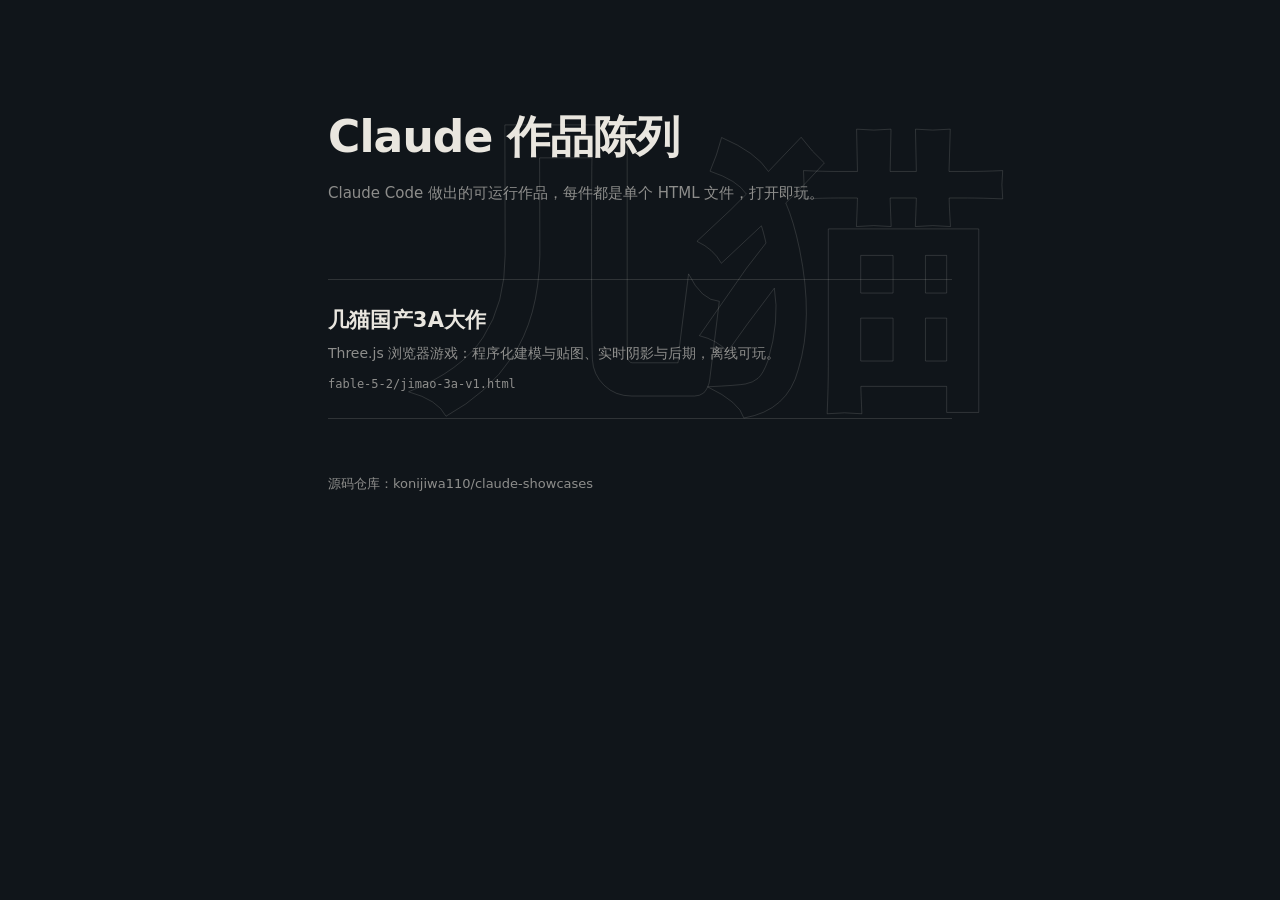
==== index.html @ 3573c9e9 "将几猫3A大作移至 fable-5-2 目录并改用 ASCII 文件名，新增站点入口页与 README 在线链接 Co-Authored-By: Claude Code <noreply@anthro" ====
<!doctype html>
<html lang="zh-CN">
<head>
<meta charset="UTF-8">
<meta name="viewport" content="width=device-width, initial-scale=1">
<title>Claude 作品陈列</title>
<style>
:root {
  --bg: #10151a;
  --panel: #151b21;
  --ink: #e9e6df;
  --ink-dim: rgba(233, 230, 223, .58);
  --line: rgba(233, 230, 223, .14);
  --signal: #ffb347;
  --f-cjk: "PingFang SC", "Hiragino Sans GB", "Microsoft YaHei", "Noto Sans CJK SC", "Source Han Sans SC", system-ui, sans-serif;
  --f-mono: "JetBrains Mono", "Cascadia Code", Consolas, Menlo, monospace;
}
* { box-sizing: border-box; }
html, body { height: 100%; }
body {
  margin: 0;
  background: var(--bg);
  color: var(--ink);
  font-family: var(--f-cjk);
  display: flex;
  justify-content: center;
}
.wrap {
  width: min(720px, 100%);
  padding: clamp(48px, 12vh, 112px) clamp(20px, 6vw, 48px) 96px;
  position: relative;
}
.mark {
  position: absolute;
  top: clamp(-8px, 2vh, 16px);
  right: -0.12em;
  font-size: clamp(140px, 34vw, 300px);
  line-height: 1;
  font-weight: 800;
  letter-spacing: -0.04em;
  color: transparent;
  -webkit-text-stroke: 1px var(--line);
  user-select: none;
  pointer-events: none;
}
header { position: relative; }
h1 {
  margin: 0;
  font-size: clamp(28px, 6vw, 44px);
  font-weight: 800;
  letter-spacing: -0.02em;
}
.sub {
  margin: 14px 0 0;
  color: var(--ink-dim);
  font-size: 15px;
  line-height: 1.7;
}
.entries {
  margin-top: clamp(40px, 8vh, 72px);
  display: flex;
  flex-direction: column;
}
.entry {
  display: block;
  text-decoration: none;
  color: inherit;
  padding: 26px 0;
  border-top: 1px solid var(--line);
}
.entry:last-child { border-bottom: 1px solid var(--line); }
.entry h2 {
  margin: 0;
  font-size: 21px;
  font-weight: 700;
  letter-spacing: 0.01em;
  transition: color .15s ease;
}
.entry p {
  margin: 8px 0 0;
  color: var(--ink-dim);
  font-size: 14px;
  line-height: 1.7;
}
.entry .path {
  display: inline-block;
  margin-top: 12px;
  font-family: var(--f-mono);
  font-size: 12px;
  color: var(--ink-dim);
  overflow-wrap: anywhere;
}
.entry:hover h2, .entry:focus-visible h2 { color: var(--signal); }
.entry:focus-visible { outline: 2px solid var(--signal); outline-offset: 4px; }
footer {
  margin-top: 56px;
  color: var(--ink-dim);
  font-size: 13px;
}
@media (prefers-reduced-motion: reduce) {
  .entry h2 { transition: none; }
}
</style>
</head>
<body>
<div class="wrap">
  <header>
    <div class="mark" aria-hidden="true">几猫</div>
    <h1>Claude 作品陈列</h1>
    <p class="sub">Claude Code 做出的可运行作品，每件都是单个 HTML 文件，打开即玩。</p>
  </header>
  <div class="entries">
    <a class="entry" href="./fable-5-2/jimao-3a-v1.html">
      <h2>几猫国产3A大作</h2>
      <p>Three.js 浏览器游戏：程序化建模与贴图、实时阴影与后期，离线可玩。</p>
      <span class="path">fable-5-2/jimao-3a-v1.html</span>
    </a>
  </div>
  <footer>源码仓库：konijiwa110/claude-showcases</footer>
</div>
</body>
</html>
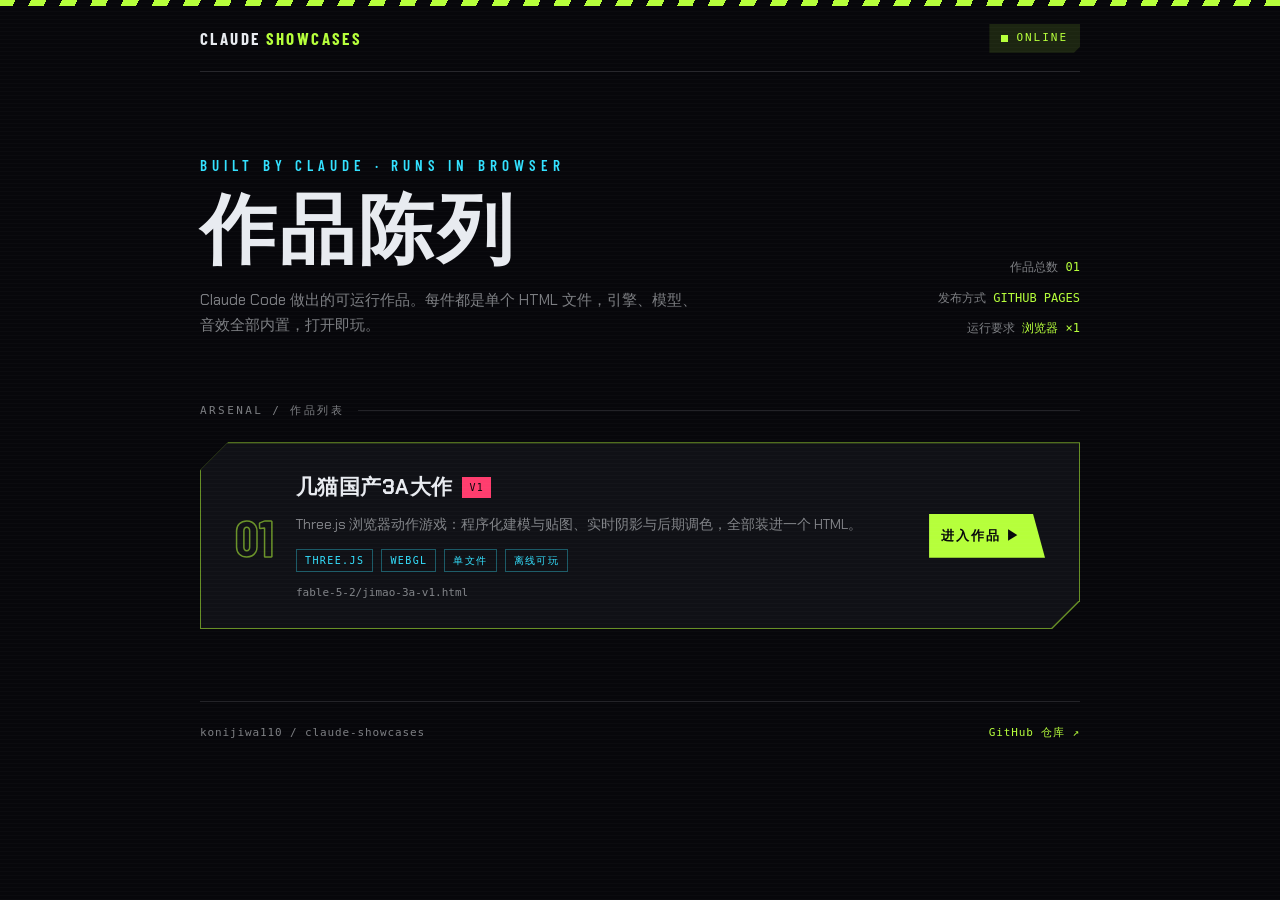
==== commit ee6f5259: "入口页改为 ModelDial Arena 电竞 HUD 风格：酸性绿切角、扫描线与自托管字体 Co-Authored-By: Claude Code <noreply@anthropic.com>" ====
--- a/index.html
+++ b/index.html
@@ -3,17 +3,50 @@
 <head>
 <meta charset="UTF-8">
 <meta name="viewport" content="width=device-width, initial-scale=1">
+<meta name="theme-color" content="#07070b">
 <title>Claude 作品陈列</title>
 <style>
+@font-face {
+  font-family: "Acid Display";
+  src: url("fonts/barlow-condensed-600.woff2") format("woff2");
+  font-weight: 600; font-style: normal; font-display: swap;
+}
+@font-face {
+  font-family: "Acid Display";
+  src: url("fonts/barlow-condensed-700.woff2") format("woff2");
+  font-weight: 700; font-style: normal; font-display: swap;
+}
+@font-face {
+  font-family: "Chakra Petch";
+  src: url("fonts/chakra-petch-400.woff2") format("woff2");
+  font-weight: 400; font-style: normal; font-display: swap;
+}
+@font-face {
+  font-family: "Chakra Petch";
+  src: url("fonts/chakra-petch-700.woff2") format("woff2");
+  font-weight: 700; font-style: normal; font-display: swap;
+}
 :root {
-  --bg: #10151a;
-  --panel: #151b21;
-  --ink: #e9e6df;
-  --ink-dim: rgba(233, 230, 223, .58);
-  --line: rgba(233, 230, 223, .14);
-  --signal: #ffb347;
-  --f-cjk: "PingFang SC", "Hiragino Sans GB", "Microsoft YaHei", "Noto Sans CJK SC", "Source Han Sans SC", system-ui, sans-serif;
-  --f-mono: "JetBrains Mono", "Cascadia Code", Consolas, Menlo, monospace;
+  color-scheme: dark;
+  --bg: #07070b;
+  --plate: #101116;
+  --plate-2: #14161c;
+  --ink: #e8ebf0;
+  --dim: rgba(232, 235, 240, .52);
+  --line: rgba(232, 235, 240, .12);
+  --acid: #b6ff3b;
+  --acid-hover: #c9ff6b;
+  --acid-ink: #07070b;
+  --acid-soft: #b6ff3b1f;
+  --acid-line: #b6ff3b8c;
+  --hazard: #ff3d6e;
+  --cyan: #33e1ff;
+  --cut: 18px;
+  --cut-lg: 28px;
+  --skew: 12px;
+  --f-display: "Acid Display", "PingFang SC", "Hiragino Sans GB", "Microsoft YaHei", "Noto Sans CJK SC", sans-serif;
+  --f-body: "Chakra Petch", "PingFang SC", "Hiragino Sans GB", "Microsoft YaHei", "Noto Sans CJK SC", sans-serif;
+  --f-mono: ui-monospace, "Cascadia Code", "JetBrains Mono", Consolas, Menlo, monospace;
 }
 * { box-sizing: border-box; }
 html, body { height: 100%; }
@@ -21,102 +54,286 @@
   margin: 0;
   background: var(--bg);
   color: var(--ink);
-  font-family: var(--f-cjk);
-  display: flex;
-  justify-content: center;
-}
-.wrap {
-  width: min(720px, 100%);
-  padding: clamp(48px, 12vh, 112px) clamp(20px, 6vw, 48px) 96px;
-  position: relative;
-}
-.mark {
-  position: absolute;
-  top: clamp(-8px, 2vh, 16px);
-  right: -0.12em;
-  font-size: clamp(140px, 34vw, 300px);
-  line-height: 1;
-  font-weight: 800;
-  letter-spacing: -0.04em;
-  color: transparent;
-  -webkit-text-stroke: 1px var(--line);
-  user-select: none;
-  pointer-events: none;
-}
-header { position: relative; }
-h1 {
-  margin: 0;
-  font-size: clamp(28px, 6vw, 44px);
-  font-weight: 800;
-  letter-spacing: -0.02em;
-}
-.sub {
-  margin: 14px 0 0;
-  color: var(--ink-dim);
+  font-family: var(--f-body);
   font-size: 15px;
   line-height: 1.7;
 }
+body::before {
+  content: "";
+  position: fixed;
+  inset: 0;
+  z-index: 40;
+  pointer-events: none;
+  background: repeating-linear-gradient(0deg, #ffffff05 0 1px, transparent 1px 4px);
+}
+.wrap {
+  width: min(960px, 100%);
+  margin: 0 auto;
+  padding: 0 clamp(16px, 4vw, 40px);
+}
+.hazard-tape {
+  height: 6px;
+  background: repeating-linear-gradient(115deg, var(--acid) 0 14px, var(--acid-ink) 14px 28px);
+}
+.topbar {
+  display: flex;
+  align-items: center;
+  justify-content: space-between;
+  gap: 16px;
+  padding: 18px 0;
+  border-bottom: 1px solid var(--line);
+}
+.brand {
+  font-family: var(--f-display);
+  font-weight: 700;
+  font-size: 17px;
+  letter-spacing: .14em;
+  text-transform: uppercase;
+}
+.brand b { color: var(--acid); font-weight: 700; }
+.status {
+  display: inline-flex;
+  align-items: center;
+  gap: 8px;
+  font-family: var(--f-mono);
+  font-size: 11px;
+  letter-spacing: .18em;
+  color: var(--acid);
+  background: var(--acid-soft);
+  padding: 5px 12px;
+  clip-path: polygon(0 0, 100% 0, 100% calc(100% - 6px), calc(100% - 6px) 100%, 0 100%);
+}
+.status::before {
+  content: "";
+  width: 7px; height: 7px;
+  background: var(--acid);
+  animation: blink 1.6s steps(1) infinite;
+}
+@keyframes blink { 50% { opacity: .25; } }
+.hero {
+  display: grid;
+  grid-template-columns: 1fr auto;
+  gap: 24px;
+  align-items: end;
+  padding: clamp(48px, 9vh, 96px) 0 clamp(36px, 7vh, 72px);
+}
+.hero .latin {
+  font-family: var(--f-display);
+  font-weight: 600;
+  font-size: clamp(13px, 2vw, 15px);
+  letter-spacing: .34em;
+  text-transform: uppercase;
+  color: var(--cyan);
+  margin: 0 0 10px;
+}
+.hero h1 {
+  margin: 0;
+  font-size: clamp(40px, 8.5vw, 76px);
+  font-weight: 800;
+  letter-spacing: .04em;
+  line-height: 1.12;
+}
+.hero .sub {
+  margin: 14px 0 0;
+  color: var(--dim);
+  max-width: 34em;
+}
+.stats {
+  display: flex;
+  flex-direction: column;
+  gap: 10px;
+  font-family: var(--f-mono);
+  font-size: 12px;
+  color: var(--dim);
+  font-variant-numeric: tabular-nums;
+  text-align: right;
+}
+.stats b { color: var(--acid); font-weight: 400; }
+.section-label {
+  display: flex;
+  align-items: center;
+  gap: 14px;
+  font-family: var(--f-mono);
+  font-size: 11px;
+  letter-spacing: .22em;
+  color: var(--dim);
+  margin-bottom: 22px;
+}
+.section-label::after {
+  content: "";
+  flex: 1;
+  height: 1px;
+  background: var(--line);
+}
 .entries {
-  margin-top: clamp(40px, 8vh, 72px);
   display: flex;
   flex-direction: column;
+  gap: 18px;
+  padding-bottom: 72px;
 }
 .entry {
   display: block;
   text-decoration: none;
   color: inherit;
-  padding: 26px 0;
-  border-top: 1px solid var(--line);
-}
-.entry:last-child { border-bottom: 1px solid var(--line); }
+  background: var(--acid-line);
+  clip-path: polygon(var(--cut-lg) 0, 100% 0, 100% calc(100% - var(--cut-lg)), calc(100% - var(--cut-lg)) 100%, 0 100%, 0 var(--cut-lg));
+  padding: 1px;
+  transition: background .15s ease;
+}
+.entry-in {
+  display: grid;
+  grid-template-columns: auto 1fr auto;
+  gap: 22px;
+  align-items: center;
+  background: var(--plate);
+  clip-path: polygon(calc(var(--cut-lg) - 2px) 0, 100% 0, 100% calc(100% - var(--cut-lg)), calc(100% - var(--cut-lg)) 100%, 0 100%, 0 calc(var(--cut-lg) - 2px));
+  padding: 26px clamp(18px, 4vw, 34px);
+}
+.entry:hover, .entry:focus-visible { background: var(--acid); }
+.entry:hover .entry-in, .entry:focus-visible .entry-in { background: var(--plate-2); }
+.entry:focus-visible { outline: 2px solid var(--acid); outline-offset: 3px; }
+.entry .no {
+  font-family: var(--f-display);
+  font-weight: 700;
+  font-size: clamp(34px, 6vw, 52px);
+  line-height: 1;
+  color: transparent;
+  -webkit-text-stroke: 1.5px var(--acid-line);
+  transition: -webkit-text-stroke-color .15s ease;
+}
+.entry:hover .no, .entry:focus-visible .no { -webkit-text-stroke-color: var(--acid); }
 .entry h2 {
   margin: 0;
   font-size: 21px;
   font-weight: 700;
-  letter-spacing: 0.01em;
-  transition: color .15s ease;
+  letter-spacing: .02em;
+  display: flex;
+  align-items: center;
+  gap: 10px;
+  flex-wrap: wrap;
+}
+.ver {
+  font-family: var(--f-mono);
+  font-size: 10px;
+  font-weight: 400;
+  letter-spacing: .14em;
+  color: var(--acid-ink);
+  background: var(--hazard);
+  padding: 2px 7px;
 }
 .entry p {
   margin: 8px 0 0;
-  color: var(--ink-dim);
+  color: var(--dim);
   font-size: 14px;
-  line-height: 1.7;
-}
-.entry .path {
-  display: inline-block;
+}
+.tags {
+  display: flex;
+  flex-wrap: wrap;
+  gap: 8px;
   margin-top: 12px;
-  font-family: var(--f-mono);
-  font-size: 12px;
-  color: var(--ink-dim);
+}
+.tags span {
+  font-family: var(--f-mono);
+  font-size: 10px;
+  letter-spacing: .14em;
+  text-transform: uppercase;
+  color: var(--cyan);
+  border: 1px solid rgba(51, 225, 255, .35);
+  padding: 2px 8px;
+}
+.entry .go {
+  justify-self: end;
+  display: inline-flex;
+  align-items: center;
+  gap: 8px;
+  font-weight: 700;
+  font-size: 13px;
+  letter-spacing: .14em;
+  text-transform: uppercase;
+  color: var(--acid-ink);
+  background: var(--acid);
+  padding: 11px 24px calc(11px + 0px) calc(24px - var(--skew));
+  clip-path: polygon(0 0, calc(100% - var(--skew)) 0, 100% 100%, 0 100%);
+  transition: background .15s ease;
+  white-space: nowrap;
+}
+.entry:hover .go, .entry:focus-visible .go { background: var(--acid-hover); }
+.path {
+  display: block;
+  margin-top: 12px;
+  font-family: var(--f-mono);
+  font-size: 11px;
+  color: var(--dim);
   overflow-wrap: anywhere;
 }
-.entry:hover h2, .entry:focus-visible h2 { color: var(--signal); }
-.entry:focus-visible { outline: 2px solid var(--signal); outline-offset: 4px; }
 footer {
-  margin-top: 56px;
-  color: var(--ink-dim);
-  font-size: 13px;
+  border-top: 1px solid var(--line);
+  padding: 22px 0 34px;
+  font-family: var(--f-mono);
+  font-size: 11px;
+  letter-spacing: .08em;
+  color: var(--dim);
+  display: flex;
+  justify-content: space-between;
+  gap: 12px;
+  flex-wrap: wrap;
+}
+footer a { color: var(--acid); text-decoration: none; }
+footer a:hover { color: var(--acid-hover); }
+footer a:focus-visible { outline: 2px solid var(--acid); outline-offset: 2px; }
+@media (max-width: 720px) {
+  .hero { grid-template-columns: 1fr; align-items: start; }
+  .stats { text-align: left; }
+  .entry-in { grid-template-columns: auto 1fr; }
+  .entry .go { grid-column: 2; justify-self: start; margin-top: 4px; }
 }
 @media (prefers-reduced-motion: reduce) {
-  .entry h2 { transition: none; }
+  .status::before { animation: none; }
+  .entry, .entry .no, .entry .go { transition: none; }
 }
 </style>
 </head>
 <body>
+<div class="hazard-tape" aria-hidden="true"></div>
 <div class="wrap">
-  <header>
-    <div class="mark" aria-hidden="true">几猫</div>
-    <h1>Claude 作品陈列</h1>
-    <p class="sub">Claude Code 做出的可运行作品，每件都是单个 HTML 文件，打开即玩。</p>
-  </header>
+  <div class="topbar">
+    <div class="brand">CLAUDE <b>SHOWCASES</b></div>
+    <span class="status">ONLINE</span>
+  </div>
+
+  <div class="hero">
+    <div>
+      <p class="latin">Built by Claude · Runs in browser</p>
+      <h1>作品陈列</h1>
+      <p class="sub">Claude Code 做出的可运行作品。每件都是单个 HTML 文件，引擎、模型、音效全部内置，打开即玩。</p>
+    </div>
+    <div class="stats">
+      <span>作品总数 <b>01</b></span>
+      <span>发布方式 <b>GITHUB PAGES</b></span>
+      <span>运行要求 <b>浏览器 ×1</b></span>
+    </div>
+  </div>
+
+  <div class="section-label">ARSENAL / 作品列表</div>
   <div class="entries">
     <a class="entry" href="./fable-5-2/jimao-3a-v1.html">
-      <h2>几猫国产3A大作</h2>
-      <p>Three.js 浏览器游戏：程序化建模与贴图、实时阴影与后期，离线可玩。</p>
-      <span class="path">fable-5-2/jimao-3a-v1.html</span>
+      <div class="entry-in">
+        <span class="no" aria-hidden="true">01</span>
+        <div>
+          <h2>几猫国产3A大作 <span class="ver">V1</span></h2>
+          <p>Three.js 浏览器动作游戏：程序化建模与贴图、实时阴影与后期调色，全部装进一个 HTML。</p>
+          <div class="tags"><span>Three.js</span><span>WebGL</span><span>单文件</span><span>离线可玩</span></div>
+          <span class="path">fable-5-2/jimao-3a-v1.html</span>
+        </div>
+        <span class="go">进入作品 ▶</span>
+      </div>
     </a>
   </div>
-  <footer>源码仓库：konijiwa110/claude-showcases</footer>
+
+  <footer>
+    <span>konijiwa110 / claude-showcases</span>
+    <a href="https://github.com/konijiwa110/claude-showcases">GitHub 仓库 ↗</a>
+  </footer>
 </div>
 </body>
 </html>
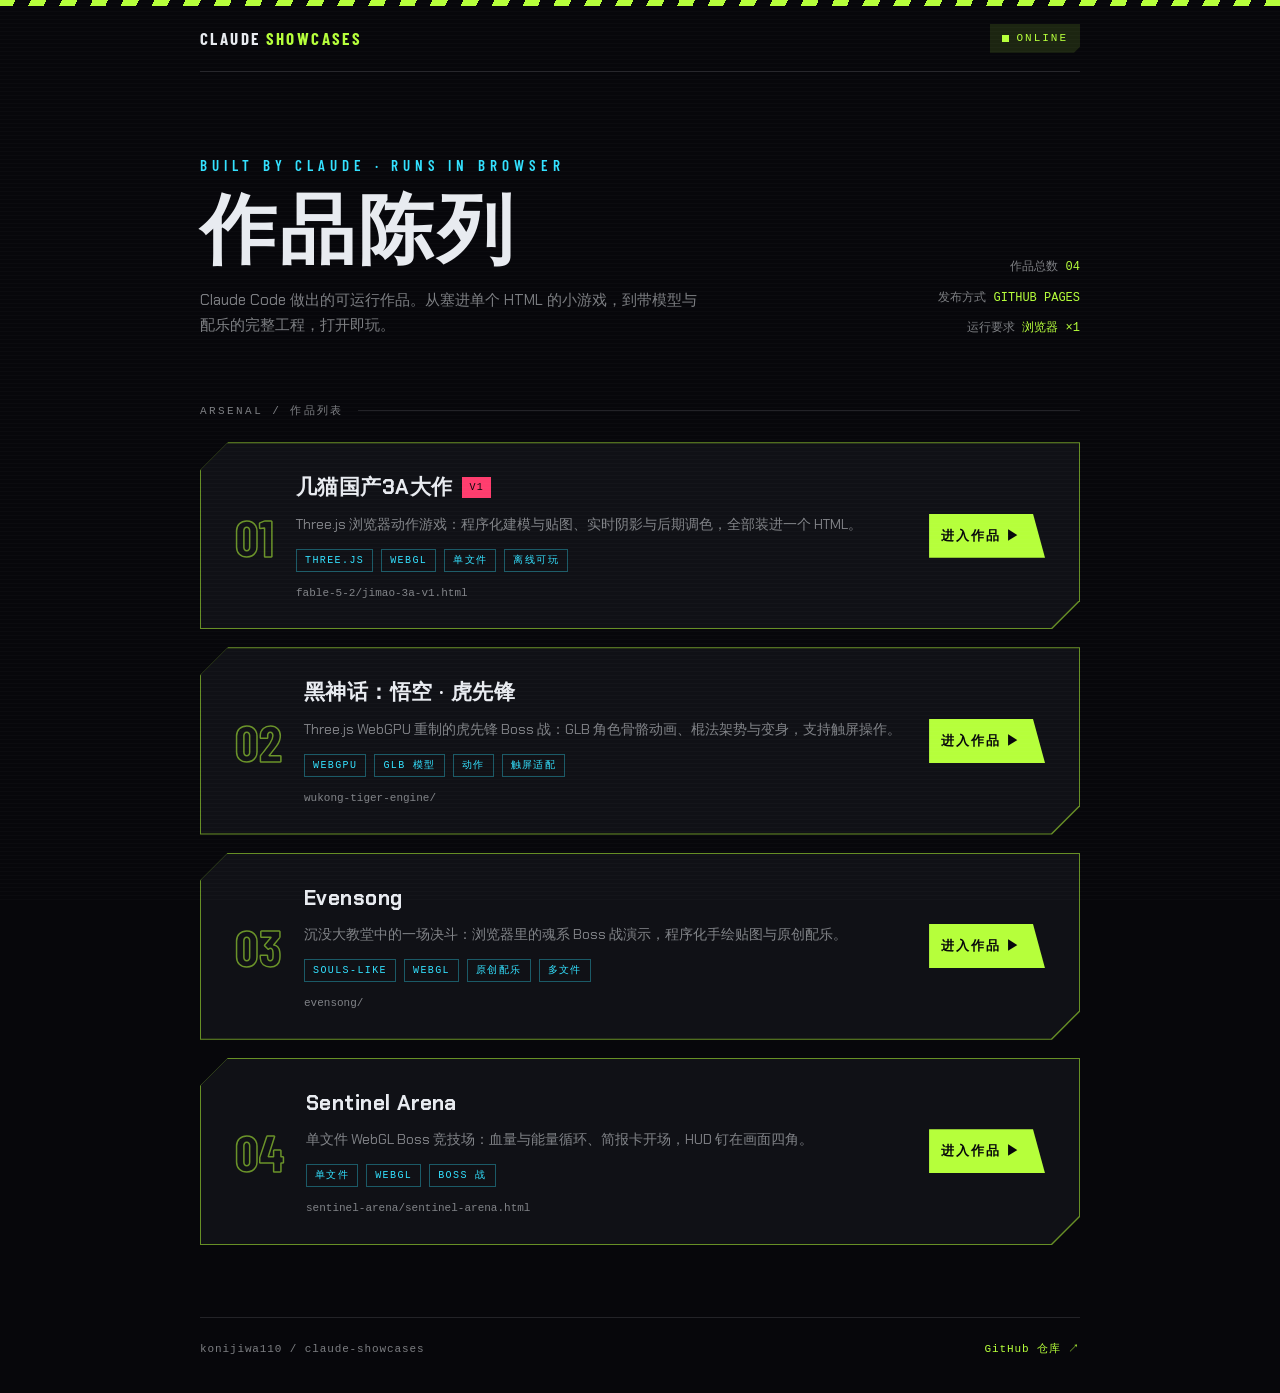
==== commit cb79db68: "新增三个游戏作品：虎先锋、Evensong、Sentinel Arena，入口页同步收录 Co-Authored-By: Claude Code <noreply@anthropic.com>" ====
--- a/index.html
+++ b/index.html
@@ -305,10 +305,10 @@
     <div>
       <p class="latin">Built by Claude · Runs in browser</p>
       <h1>作品陈列</h1>
-      <p class="sub">Claude Code 做出的可运行作品。每件都是单个 HTML 文件，引擎、模型、音效全部内置，打开即玩。</p>
+      <p class="sub">Claude Code 做出的可运行作品。从塞进单个 HTML 的小游戏，到带模型与配乐的完整工程，打开即玩。</p>
     </div>
     <div class="stats">
-      <span>作品总数 <b>01</b></span>
+      <span>作品总数 <b>04</b></span>
       <span>发布方式 <b>GITHUB PAGES</b></span>
       <span>运行要求 <b>浏览器 ×1</b></span>
     </div>
@@ -328,6 +328,45 @@
         <span class="go">进入作品 ▶</span>
       </div>
     </a>
+
+    <a class="entry" href="./wukong-tiger-engine/">
+      <div class="entry-in">
+        <span class="no" aria-hidden="true">02</span>
+        <div>
+          <h2>黑神话：悟空 · 虎先锋</h2>
+          <p>Three.js WebGPU 重制的虎先锋 Boss 战：GLB 角色骨骼动画、棍法架势与变身，支持触屏操作。</p>
+          <div class="tags"><span>WebGPU</span><span>GLB 模型</span><span>动作</span><span>触屏适配</span></div>
+          <span class="path">wukong-tiger-engine/</span>
+        </div>
+        <span class="go">进入作品 ▶</span>
+      </div>
+    </a>
+
+    <a class="entry" href="./evensong/">
+      <div class="entry-in">
+        <span class="no" aria-hidden="true">03</span>
+        <div>
+          <h2>Evensong</h2>
+          <p>沉没大教堂中的一场决斗：浏览器里的魂系 Boss 战演示，程序化手绘贴图与原创配乐。</p>
+          <div class="tags"><span>Souls-like</span><span>WebGL</span><span>原创配乐</span><span>多文件</span></div>
+          <span class="path">evensong/</span>
+        </div>
+        <span class="go">进入作品 ▶</span>
+      </div>
+    </a>
+
+    <a class="entry" href="./sentinel-arena/sentinel-arena.html">
+      <div class="entry-in">
+        <span class="no" aria-hidden="true">04</span>
+        <div>
+          <h2>Sentinel Arena</h2>
+          <p>单文件 WebGL Boss 竞技场：血量与能量循环、简报卡开场，HUD 钉在画面四角。</p>
+          <div class="tags"><span>单文件</span><span>WebGL</span><span>Boss 战</span></div>
+          <span class="path">sentinel-arena/sentinel-arena.html</span>
+        </div>
+        <span class="go">进入作品 ▶</span>
+      </div>
+    </a>
   </div>
 
   <footer>
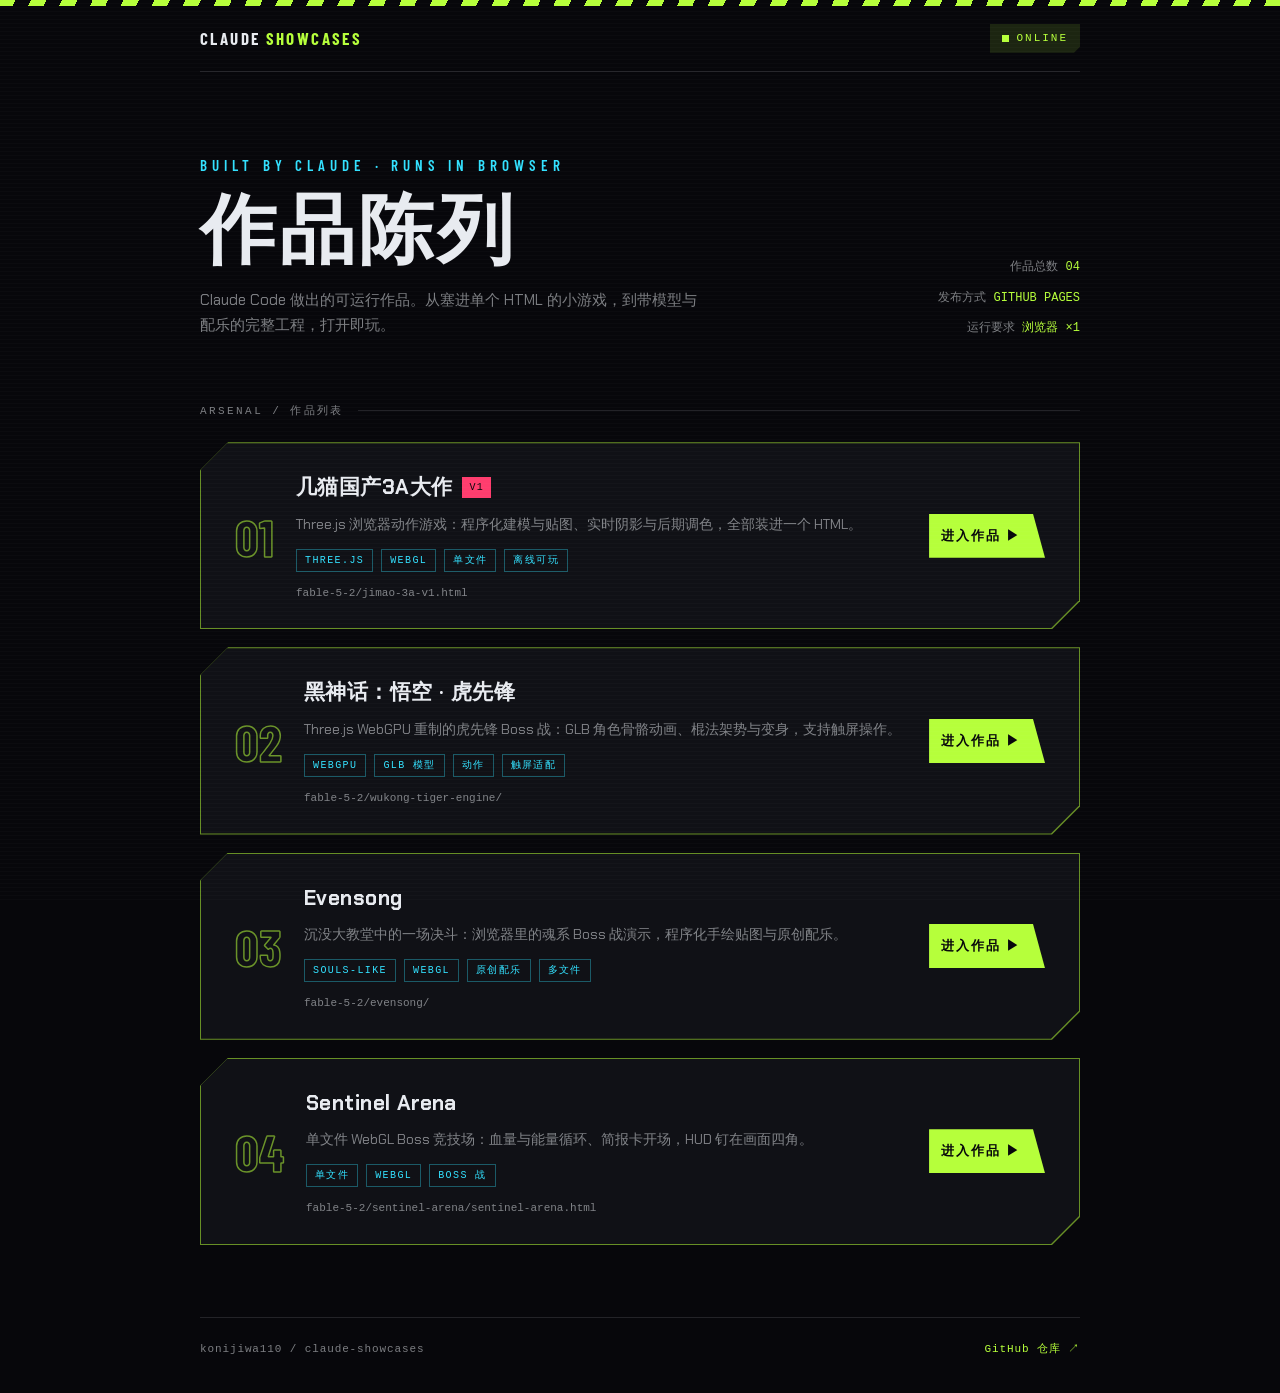
==== commit 366a283b: "三个游戏移入 fable-5-2 目录，入口页链接同步更新 Co-Authored-By: Claude Code <noreply@anthropic.com>" ====
--- a/index.html
+++ b/index.html
@@ -329,40 +329,40 @@
       </div>
     </a>
 
-    <a class="entry" href="./wukong-tiger-engine/">
+    <a class="entry" href="./fable-5-2/wukong-tiger-engine/">
       <div class="entry-in">
         <span class="no" aria-hidden="true">02</span>
         <div>
           <h2>黑神话：悟空 · 虎先锋</h2>
           <p>Three.js WebGPU 重制的虎先锋 Boss 战：GLB 角色骨骼动画、棍法架势与变身，支持触屏操作。</p>
           <div class="tags"><span>WebGPU</span><span>GLB 模型</span><span>动作</span><span>触屏适配</span></div>
-          <span class="path">wukong-tiger-engine/</span>
+          <span class="path">fable-5-2/wukong-tiger-engine/</span>
         </div>
         <span class="go">进入作品 ▶</span>
       </div>
     </a>
 
-    <a class="entry" href="./evensong/">
+    <a class="entry" href="./fable-5-2/evensong/">
       <div class="entry-in">
         <span class="no" aria-hidden="true">03</span>
         <div>
           <h2>Evensong</h2>
           <p>沉没大教堂中的一场决斗：浏览器里的魂系 Boss 战演示，程序化手绘贴图与原创配乐。</p>
           <div class="tags"><span>Souls-like</span><span>WebGL</span><span>原创配乐</span><span>多文件</span></div>
-          <span class="path">evensong/</span>
+          <span class="path">fable-5-2/evensong/</span>
         </div>
         <span class="go">进入作品 ▶</span>
       </div>
     </a>
 
-    <a class="entry" href="./sentinel-arena/sentinel-arena.html">
+    <a class="entry" href="./fable-5-2/sentinel-arena/sentinel-arena.html">
       <div class="entry-in">
         <span class="no" aria-hidden="true">04</span>
         <div>
           <h2>Sentinel Arena</h2>
           <p>单文件 WebGL Boss 竞技场：血量与能量循环、简报卡开场，HUD 钉在画面四角。</p>
           <div class="tags"><span>单文件</span><span>WebGL</span><span>Boss 战</span></div>
-          <span class="path">sentinel-arena/sentinel-arena.html</span>
+          <span class="path">fable-5-2/sentinel-arena/sentinel-arena.html</span>
         </div>
         <span class="go">进入作品 ▶</span>
       </div>
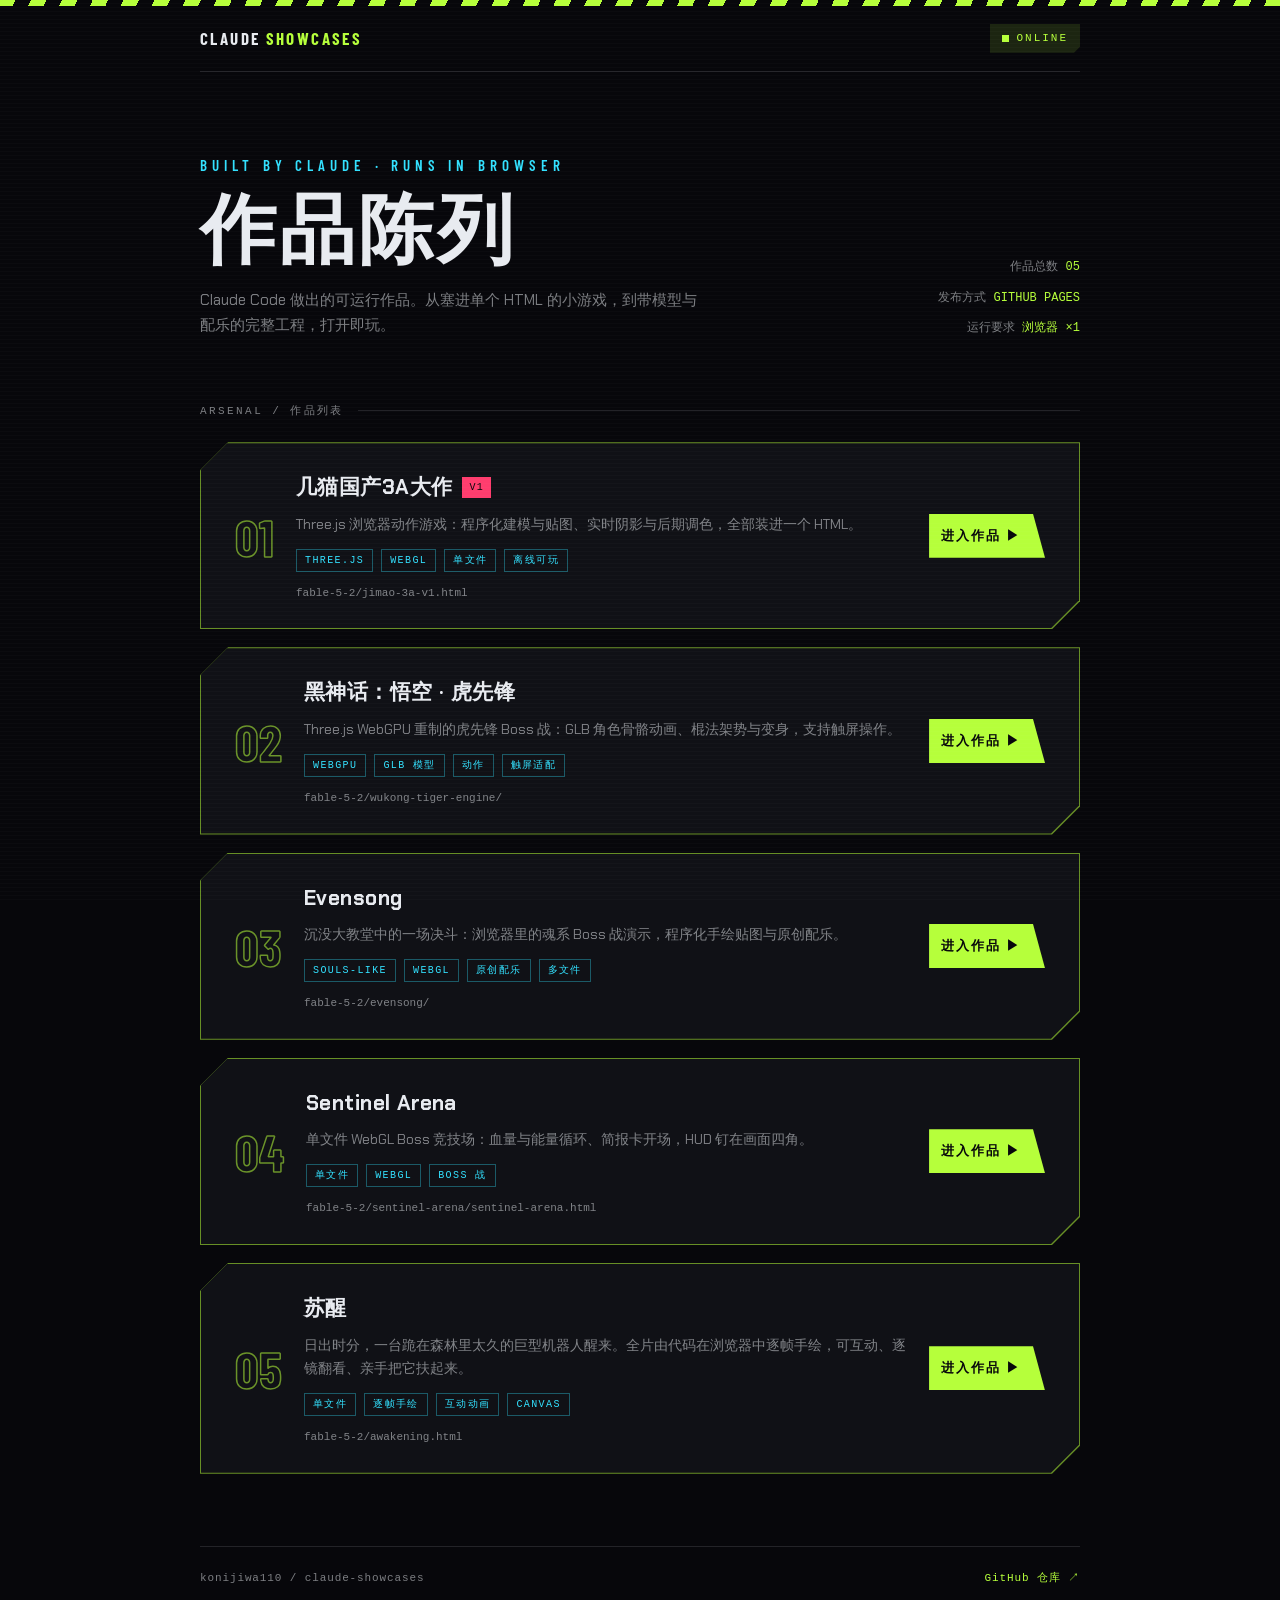
==== commit 8c4dce70: "收录浏览器手绘动画《苏醒》：抓取自 anime.kecho.cc，入口页新增第 05 条 Co-Authored-By: Claude Code <noreply@anthropic.com>" ====
--- a/index.html
+++ b/index.html
@@ -308,7 +308,7 @@
       <p class="sub">Claude Code 做出的可运行作品。从塞进单个 HTML 的小游戏，到带模型与配乐的完整工程，打开即玩。</p>
     </div>
     <div class="stats">
-      <span>作品总数 <b>04</b></span>
+      <span>作品总数 <b>05</b></span>
       <span>发布方式 <b>GITHUB PAGES</b></span>
       <span>运行要求 <b>浏览器 ×1</b></span>
     </div>
@@ -363,6 +363,19 @@
           <p>单文件 WebGL Boss 竞技场：血量与能量循环、简报卡开场，HUD 钉在画面四角。</p>
           <div class="tags"><span>单文件</span><span>WebGL</span><span>Boss 战</span></div>
           <span class="path">fable-5-2/sentinel-arena/sentinel-arena.html</span>
+        </div>
+        <span class="go">进入作品 ▶</span>
+      </div>
+    </a>
+
+    <a class="entry" href="./fable-5-2/awakening.html">
+      <div class="entry-in">
+        <span class="no" aria-hidden="true">05</span>
+        <div>
+          <h2>苏醒</h2>
+          <p>日出时分，一台跪在森林里太久的巨型机器人醒来。全片由代码在浏览器中逐帧手绘，可互动、逐镜翻看、亲手把它扶起来。</p>
+          <div class="tags"><span>单文件</span><span>逐帧手绘</span><span>互动动画</span><span>Canvas</span></div>
+          <span class="path">fable-5-2/awakening.html</span>
         </div>
         <span class="go">进入作品 ▶</span>
       </div>
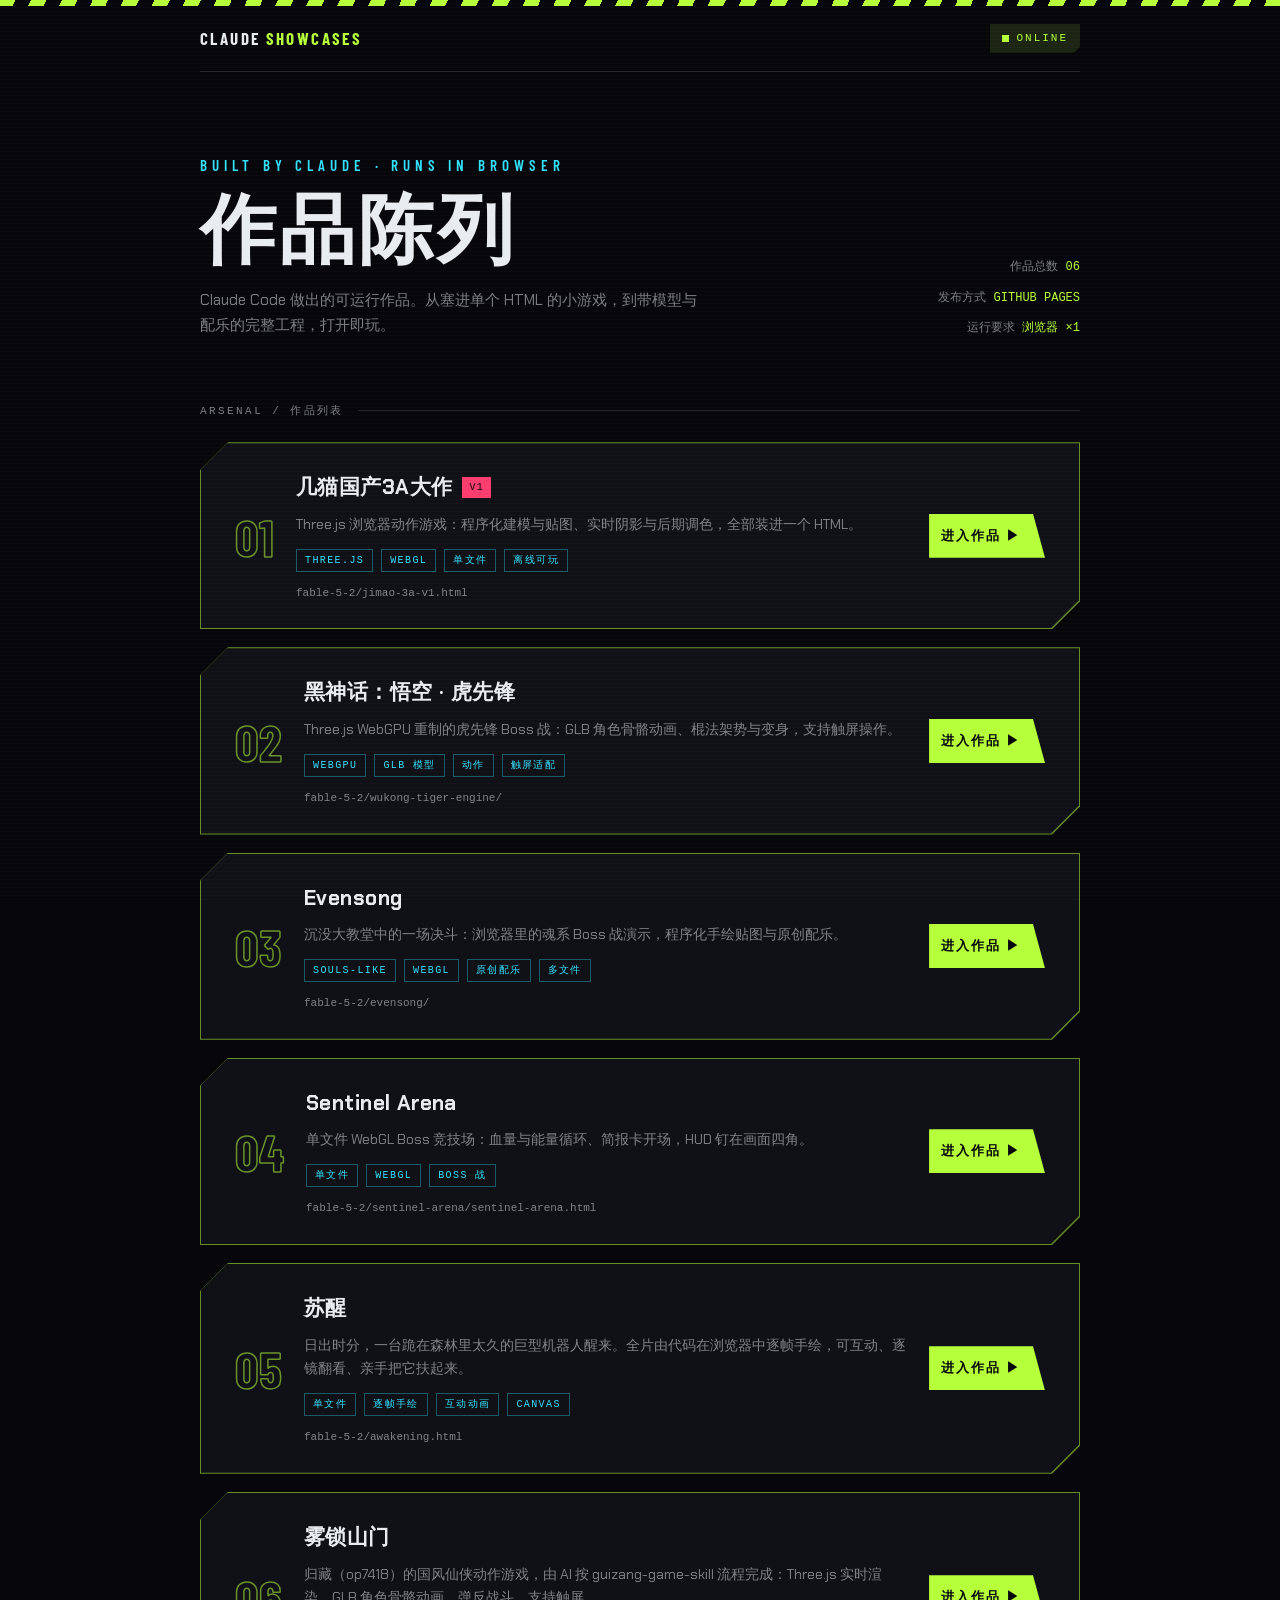
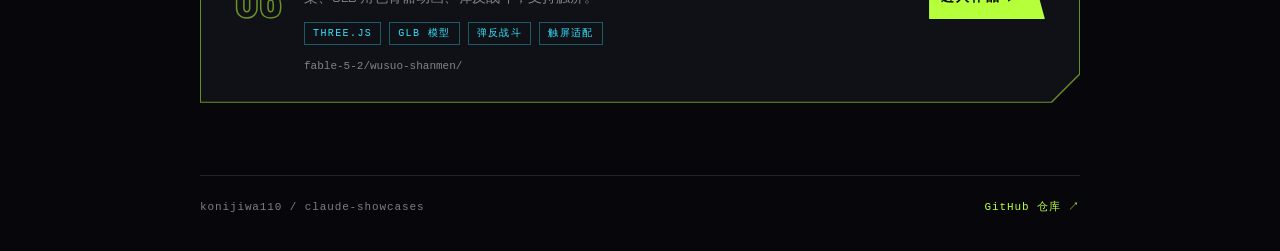
==== commit 70200788: "收录归藏《雾锁山门》：取自 guizang-game-skill 仓库 gh-pages 分支游戏本体，入口页新增第 06 条 Co-Authored-By: Claude Code <noreply" ====
--- a/index.html
+++ b/index.html
@@ -308,7 +308,7 @@
       <p class="sub">Claude Code 做出的可运行作品。从塞进单个 HTML 的小游戏，到带模型与配乐的完整工程，打开即玩。</p>
     </div>
     <div class="stats">
-      <span>作品总数 <b>05</b></span>
+      <span>作品总数 <b>06</b></span>
       <span>发布方式 <b>GITHUB PAGES</b></span>
       <span>运行要求 <b>浏览器 ×1</b></span>
     </div>
@@ -376,6 +376,19 @@
           <p>日出时分，一台跪在森林里太久的巨型机器人醒来。全片由代码在浏览器中逐帧手绘，可互动、逐镜翻看、亲手把它扶起来。</p>
           <div class="tags"><span>单文件</span><span>逐帧手绘</span><span>互动动画</span><span>Canvas</span></div>
           <span class="path">fable-5-2/awakening.html</span>
+        </div>
+        <span class="go">进入作品 ▶</span>
+      </div>
+    </a>
+
+    <a class="entry" href="./fable-5-2/wusuo-shanmen/">
+      <div class="entry-in">
+        <span class="no" aria-hidden="true">06</span>
+        <div>
+          <h2>雾锁山门</h2>
+          <p>归藏（op7418）的国风仙侠动作游戏，由 AI 按 guizang-game-skill 流程完成：Three.js 实时渲染、GLB 角色骨骼动画、弹反战斗，支持触屏。</p>
+          <div class="tags"><span>Three.js</span><span>GLB 模型</span><span>弹反战斗</span><span>触屏适配</span></div>
+          <span class="path">fable-5-2/wusuo-shanmen/</span>
         </div>
         <span class="go">进入作品 ▶</span>
       </div>
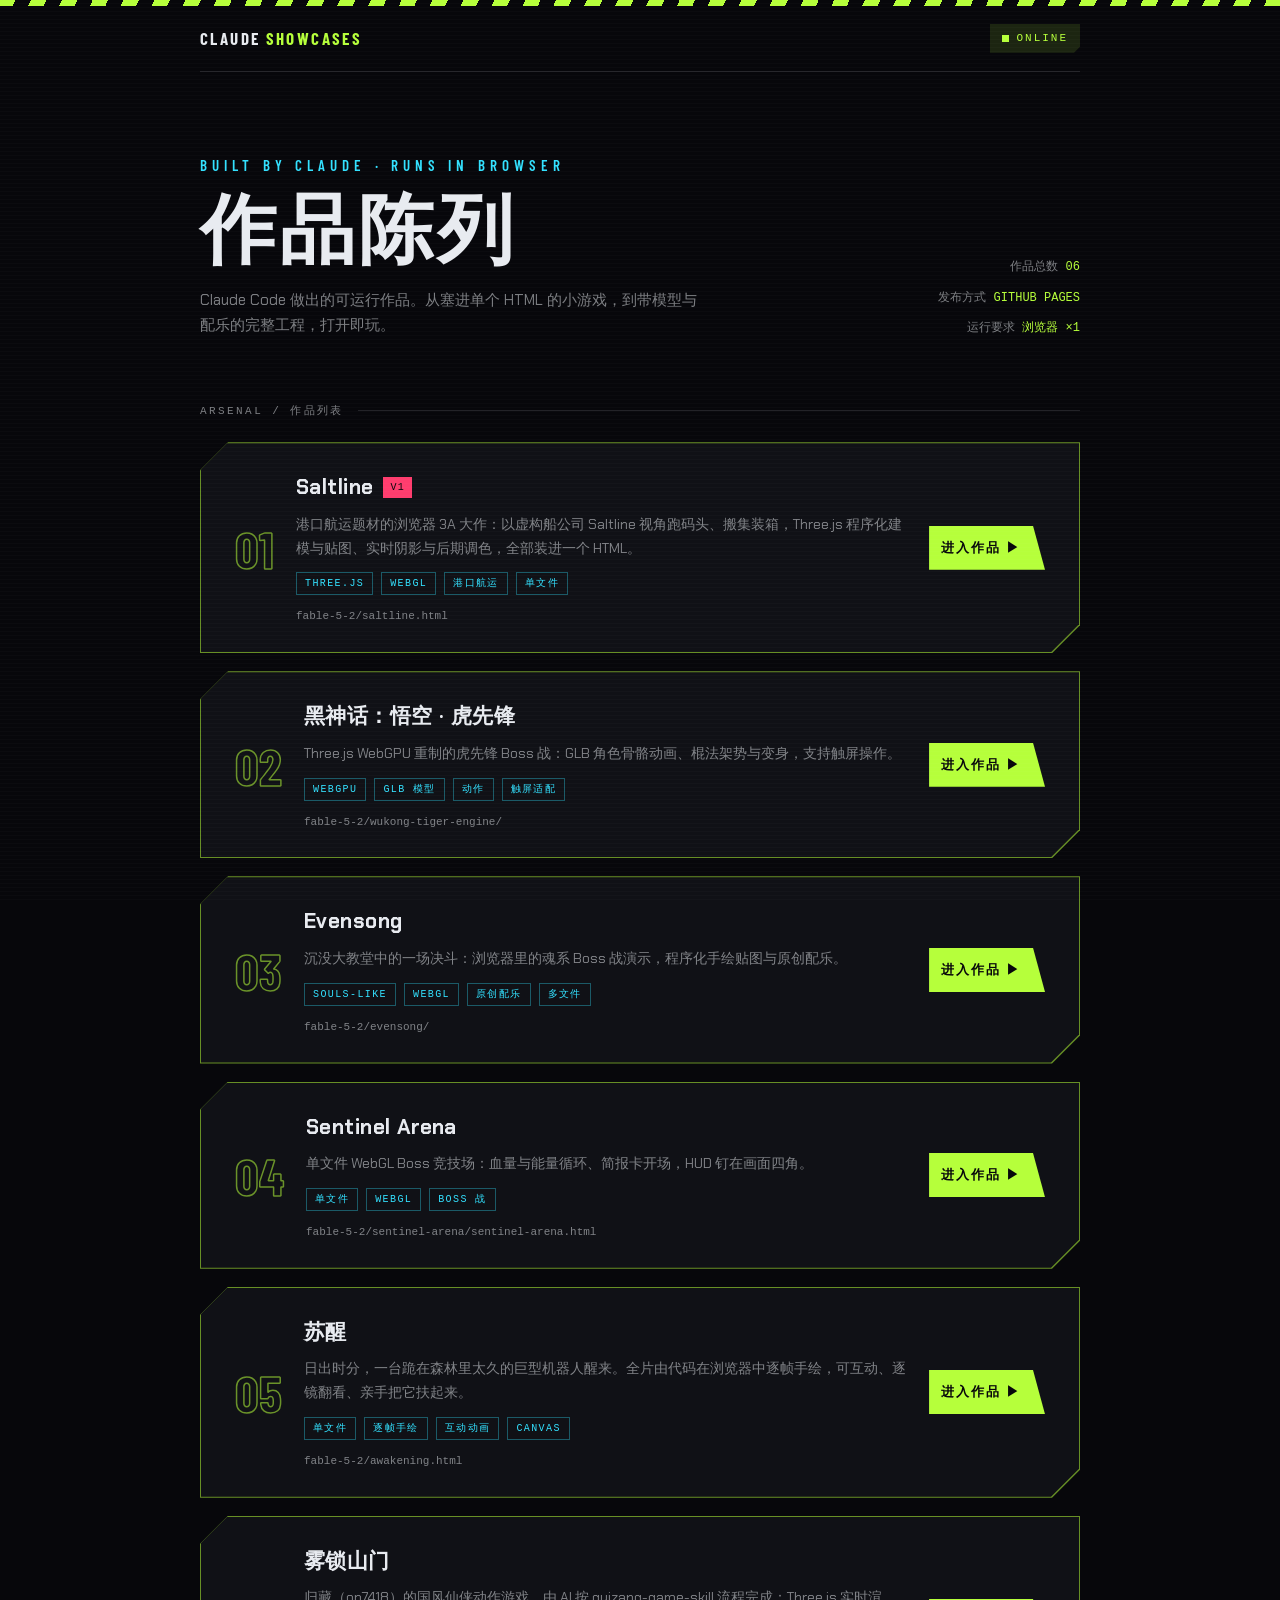
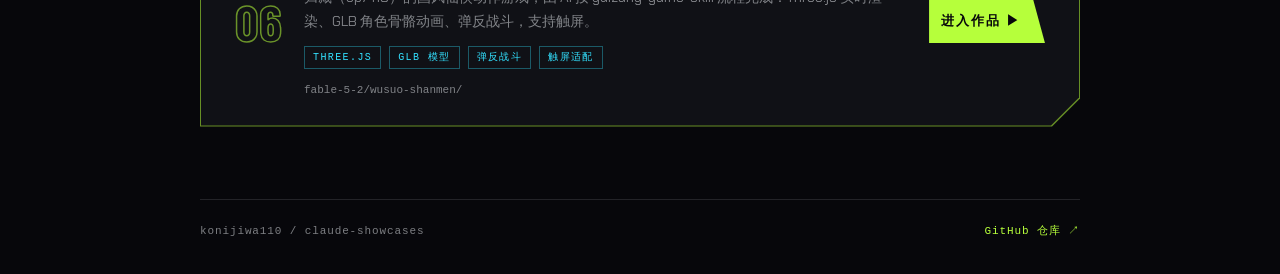
==== commit 9714725c: "几猫国产3A大作更名为 Saltline：游戏内标题与公司名全量替换，文件改名 saltline.html，入口页同步更新 Co-Authored-By: Claude Code <noreply@a" ====
--- a/index.html
+++ b/index.html
@@ -316,14 +316,14 @@
 
   <div class="section-label">ARSENAL / 作品列表</div>
   <div class="entries">
-    <a class="entry" href="./fable-5-2/jimao-3a-v1.html">
+    <a class="entry" href="./fable-5-2/saltline.html">
       <div class="entry-in">
         <span class="no" aria-hidden="true">01</span>
         <div>
-          <h2>几猫国产3A大作 <span class="ver">V1</span></h2>
-          <p>Three.js 浏览器动作游戏：程序化建模与贴图、实时阴影与后期调色，全部装进一个 HTML。</p>
-          <div class="tags"><span>Three.js</span><span>WebGL</span><span>单文件</span><span>离线可玩</span></div>
-          <span class="path">fable-5-2/jimao-3a-v1.html</span>
+          <h2>Saltline <span class="ver">V1</span></h2>
+          <p>港口航运题材的浏览器 3A 大作：以虚构船公司 Saltline 视角跑码头、搬集装箱，Three.js 程序化建模与贴图、实时阴影与后期调色，全部装进一个 HTML。</p>
+          <div class="tags"><span>Three.js</span><span>WebGL</span><span>港口航运</span><span>单文件</span></div>
+          <span class="path">fable-5-2/saltline.html</span>
         </div>
         <span class="go">进入作品 ▶</span>
       </div>
